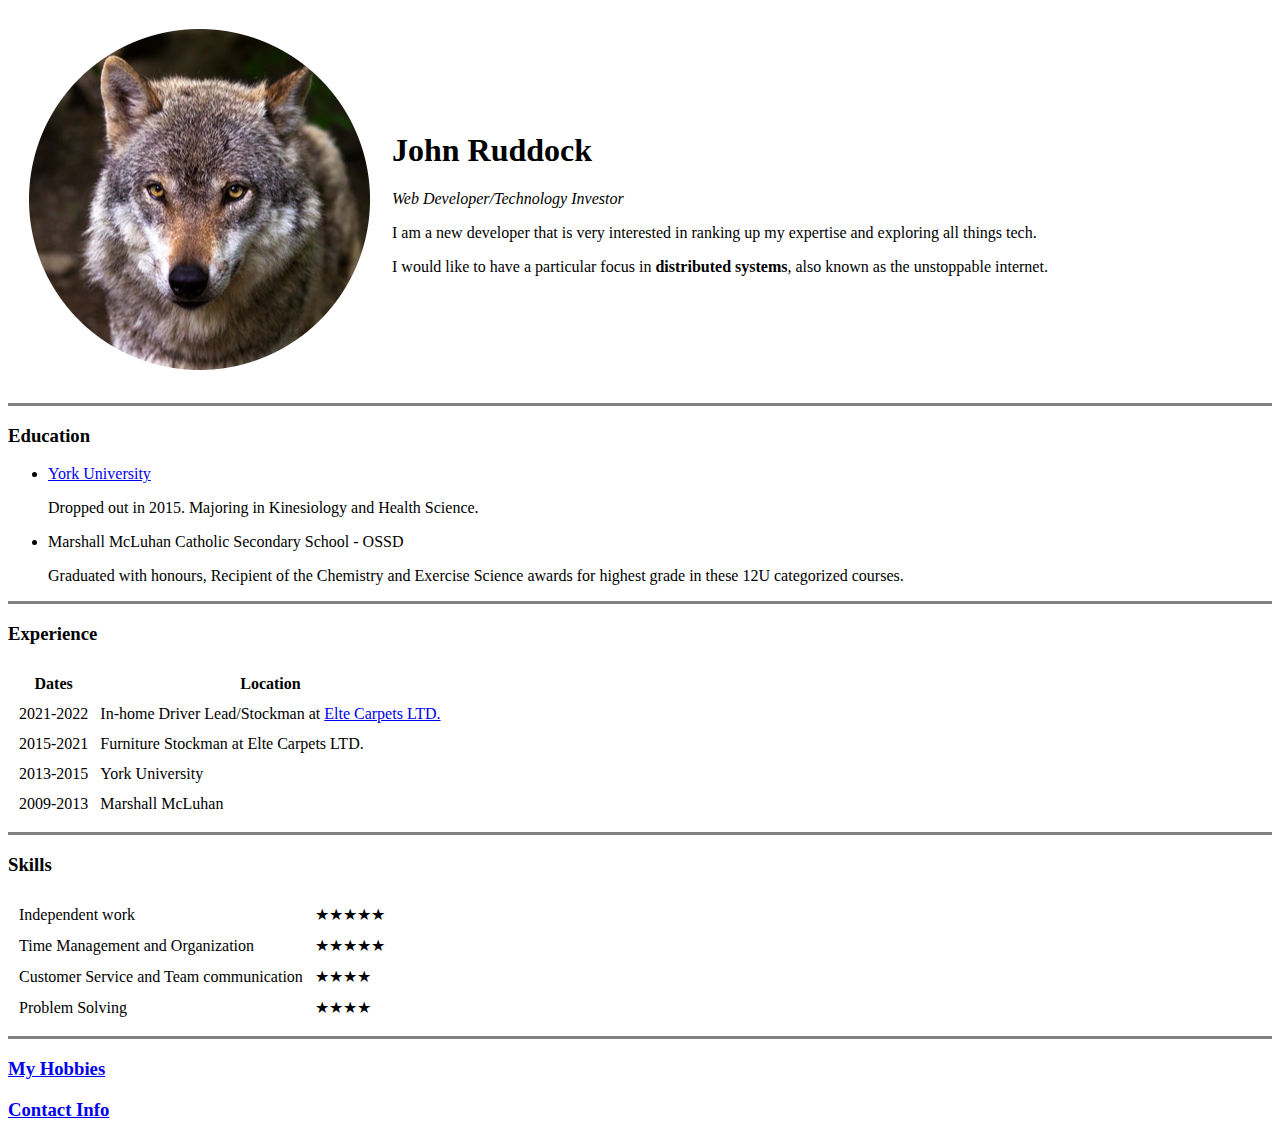
==== index.html @ b74af49d "Add initial CV website files" ====
<!DOCTYPE html>
<html lang="en" dir="ltr">

<head>
  <meta charset="utf-8">
  <title>JX Home</title>
</head>

<body>
  <table cellspacing="20">
    <tr>
      <td><img src="images/wolf-pexels-39310-modified.png" alt="picture of a wolf"></td>
      <td>
        <h1>John Ruddock</h1>
        <p><em>Web Developer/Technology Investor</em></p>
        <p>I am a new developer that is very interested in ranking up my expertise and exploring all things tech.</p>
        <p>I would like to have a particular focus in <strong>distributed systems</strong>, also known as the unstoppable internet.</p>
      </td>
    </tr>
  </table>

  <hr size=3, noshade>
  <h3>Education</h3>

  <ul>
    <li><a href="https://www.yorku.ca/">York University</a></li>
    <p>Dropped out in 2015. Majoring in Kinesiology and Health Science.</p>
    <li>Marshall McLuhan Catholic Secondary School - OSSD</li>
    <p>Graduated with honours, Recipient of the Chemistry and Exercise Science awards for highest grade in these 12U categorized courses.</p>
  </ul>
  <hr size=3, noshade>
  <h3>Experience</h3>
  <table cellspacing="10">
    <thead>
      <tr>
        <th>Dates</th>
        <th>Location</th>
      </tr>
    </thead>
    <tbody>
      <tr>
        <td>2021-2022</td>
        <td>In-home Driver Lead/Stockman at <a href="https://www.elte.com/">Elte Carpets LTD.</a> </td>
      </tr>
      <tr>
        <td>2015-2021</td>
        <td>Furniture Stockman at Elte Carpets LTD.</td>
      </tr>
      <tr>
        <td>2013-2015</td>
        <td>York University</td>
      </tr>
      <tr>
        <td>2009-2013</td>
        <td>Marshall McLuhan</td>
      </tr>
    </tbody>
  </table>
  <hr size=3, noshade>
  <h3>Skills</h3>




  <table cellspacing="10">
    <tr>
      <td>Independent work</td>
      <td>★★★★★</td>
    </tr>
    <tr>
      <td>Time Management and Organization</td>
      <td>★★★★★</td>
    </tr>
    <tr>
      <td>Customer Service and Team communication</td>
      <td>★★★★</td>
    </tr>
    <tr>
      <td>Problem Solving</td>
      <td>★★★★</td>
    </tr>
  </table>


  <hr size="3" , noshade>
  <h3><a href="hobbies.html">My Hobbies</a></h3>
  <h3><a href="contact.html">Contact Info</a></h3>

</body>

</html>
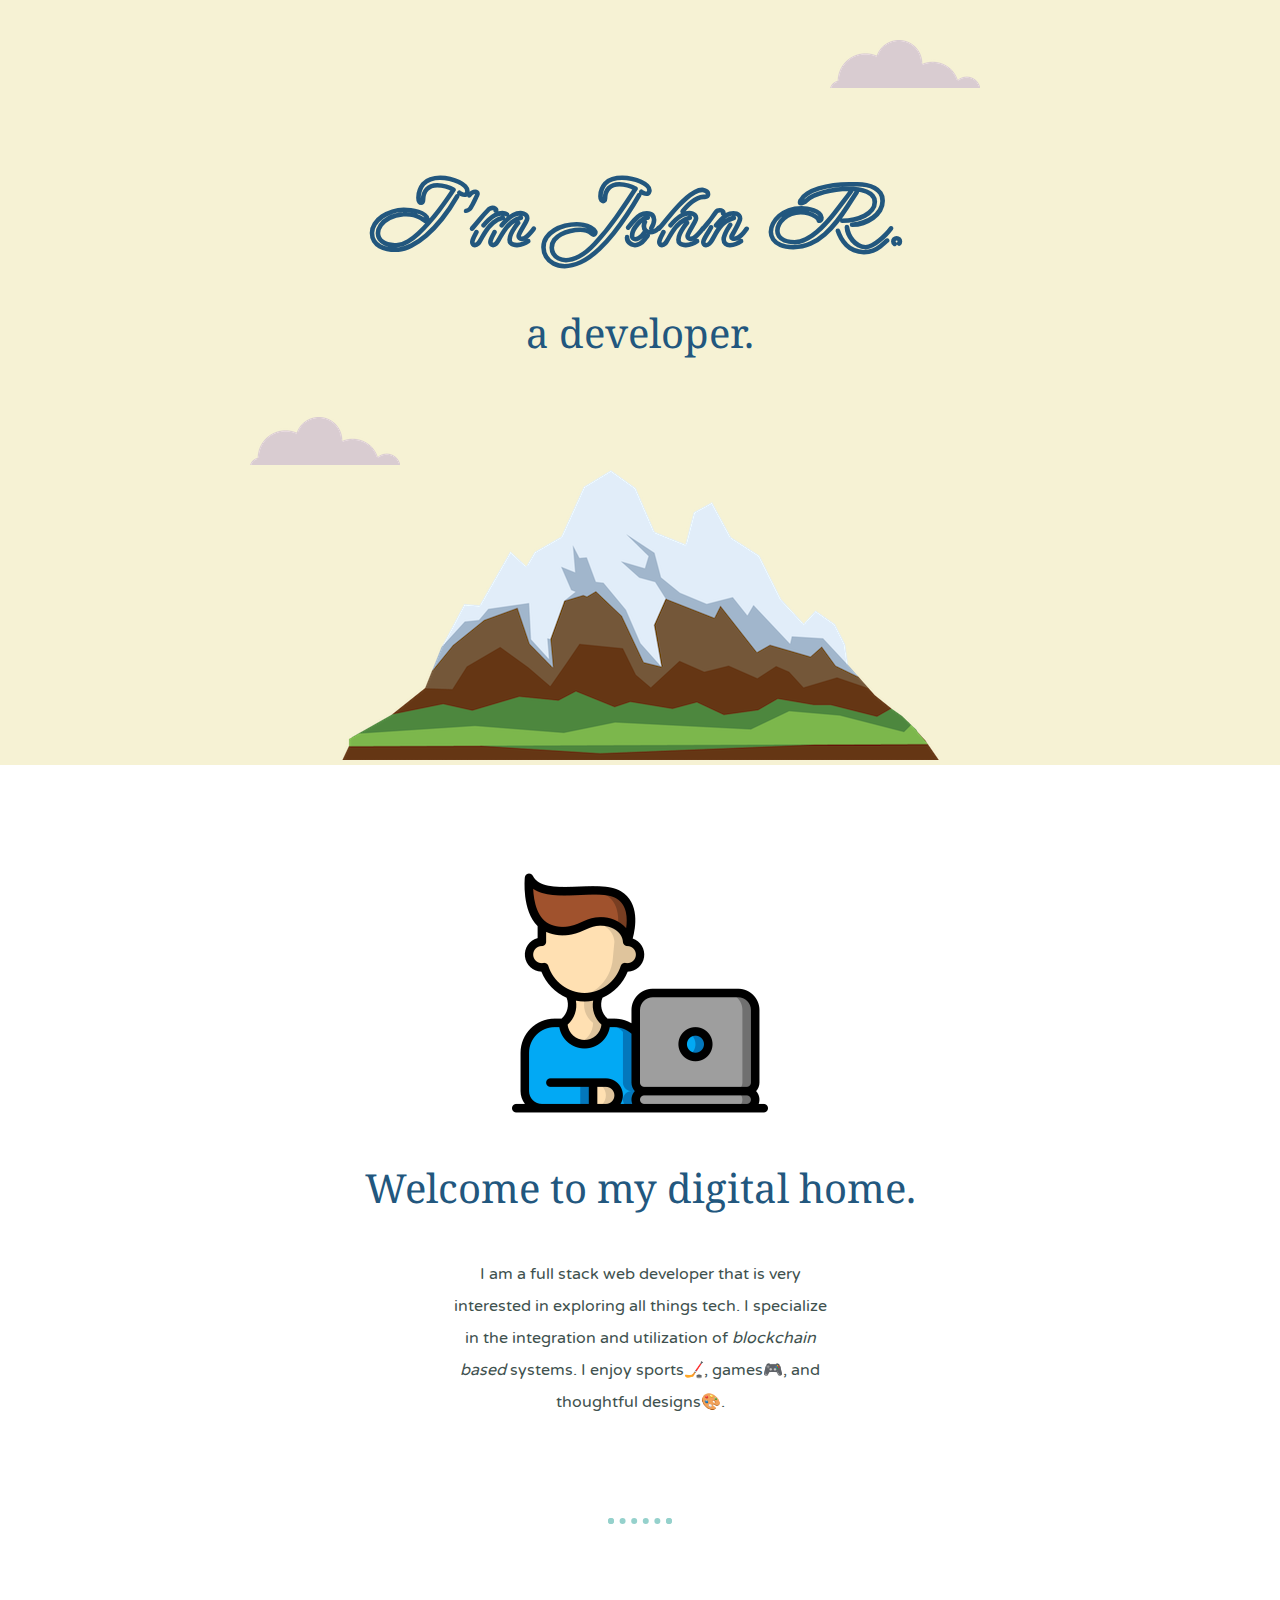
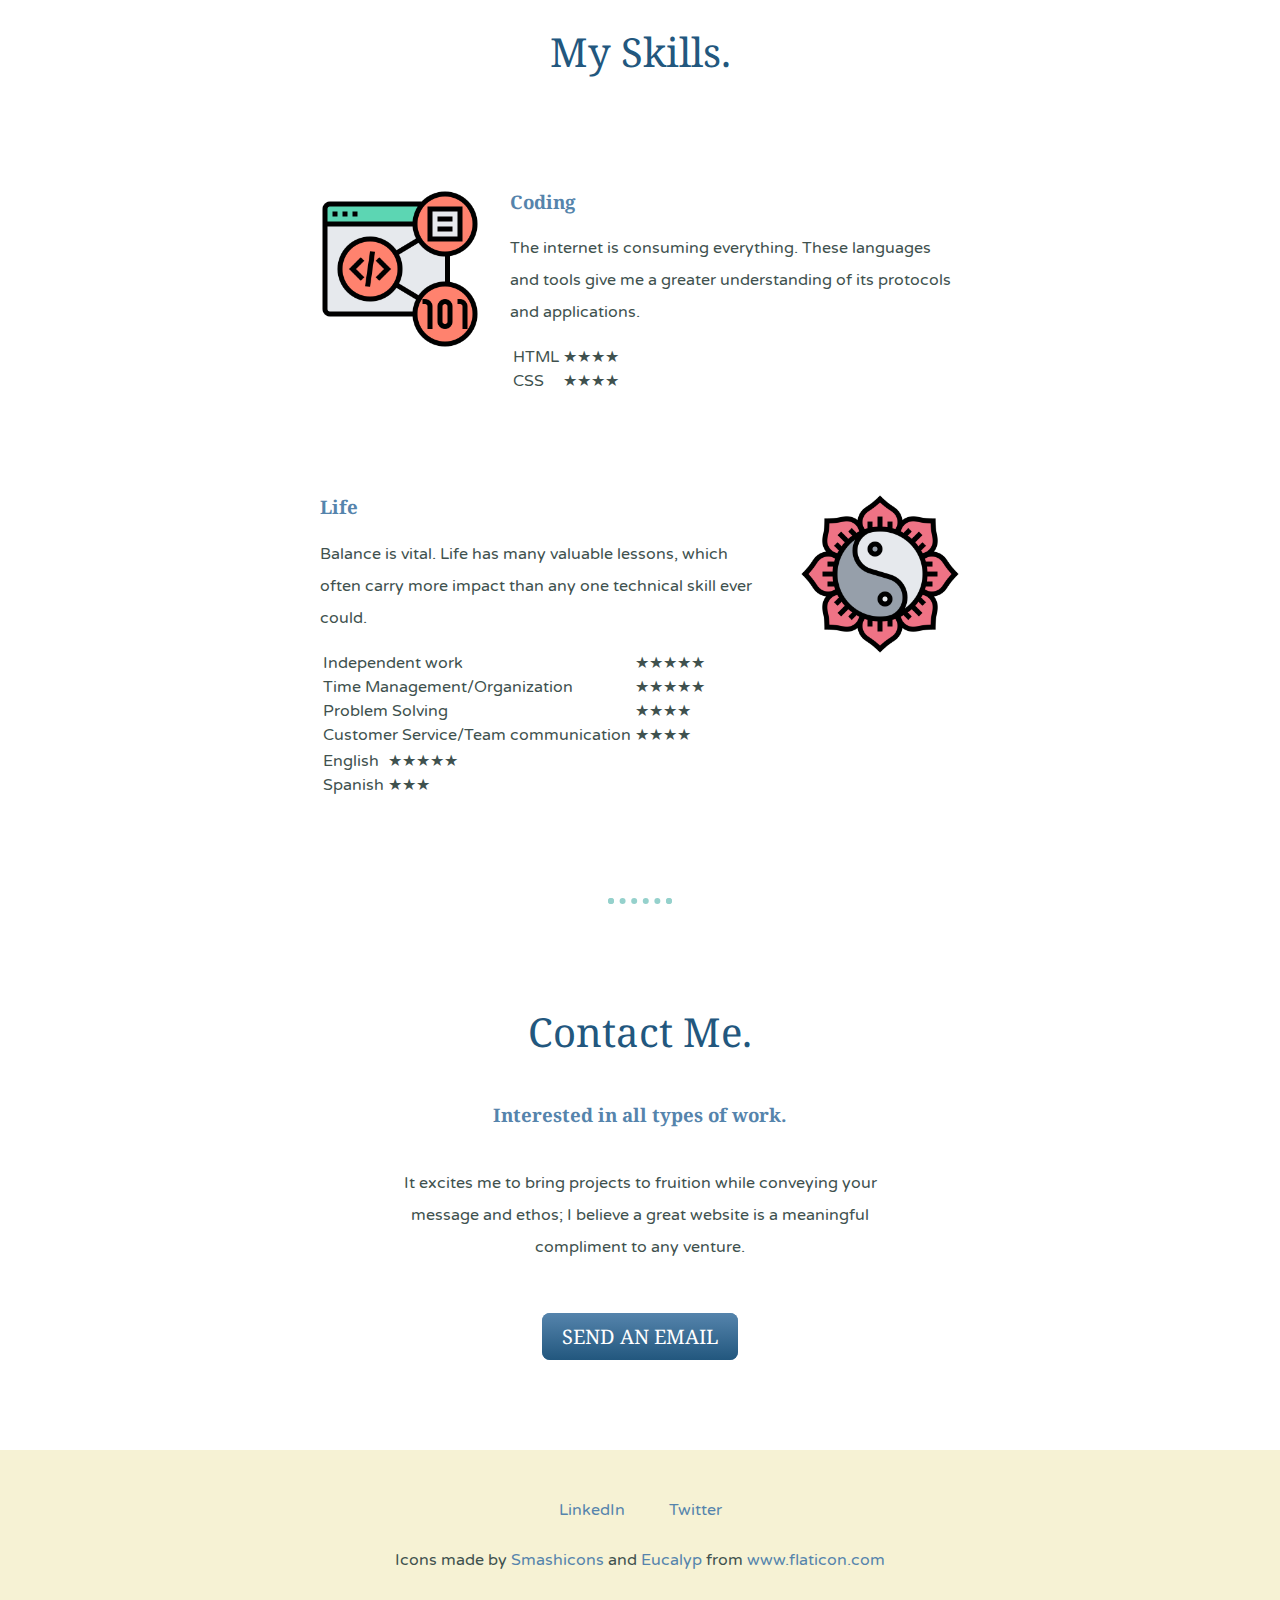
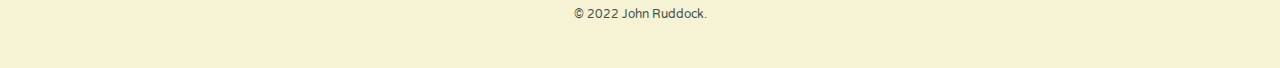
==== commit 0aced42a: "Add updated CV website files" ====
--- a/index.html
+++ b/index.html
@@ -3,88 +3,97 @@
 
 <head>
   <meta charset="utf-8">
-  <title>JX Home</title>
+  <title>John Ruddock</title>
+  <link rel="stylesheet" href="css/styles.css">
+  <link rel="icon" href="favicon.ico">
+  <link rel="preconnect" href="https://fonts.googleapis.com">
+  <link rel="preconnect" href="https://fonts.gstatic.com" crossorigin>
+  <link href="https://fonts.googleapis.com/css2?family=Neonderthaw&family=Noto+Serif&family=Varela+Round&display=swap" rel="stylesheet">
 </head>
 
 <body>
-  <table cellspacing="20">
-    <tr>
-      <td><img src="images/wolf-pexels-39310-modified.png" alt="picture of a wolf"></td>
-      <td>
-        <h1>John Ruddock</h1>
-        <p><em>Web Developer/Technology Investor</em></p>
-        <p>I am a new developer that is very interested in ranking up my expertise and exploring all things tech.</p>
-        <p>I would like to have a particular focus in <strong>distributed systems</strong>, also known as the unstoppable internet.</p>
-      </td>
-    </tr>
-  </table>
-
-  <hr size=3, noshade>
-  <h3>Education</h3>
-
-  <ul>
-    <li><a href="https://www.yorku.ca/">York University</a></li>
-    <p>Dropped out in 2015. Majoring in Kinesiology and Health Science.</p>
-    <li>Marshall McLuhan Catholic Secondary School - OSSD</li>
-    <p>Graduated with honours, Recipient of the Chemistry and Exercise Science awards for highest grade in these 12U categorized courses.</p>
-  </ul>
-  <hr size=3, noshade>
-  <h3>Experience</h3>
-  <table cellspacing="10">
-    <thead>
-      <tr>
-        <th>Dates</th>
-        <th>Location</th>
-      </tr>
-    </thead>
-    <tbody>
-      <tr>
-        <td>2021-2022</td>
-        <td>In-home Driver Lead/Stockman at <a href="https://www.elte.com/">Elte Carpets LTD.</a> </td>
-      </tr>
-      <tr>
-        <td>2015-2021</td>
-        <td>Furniture Stockman at Elte Carpets LTD.</td>
-      </tr>
-      <tr>
-        <td>2013-2015</td>
-        <td>York University</td>
-      </tr>
-      <tr>
-        <td>2009-2013</td>
-        <td>Marshall McLuhan</td>
-      </tr>
-    </tbody>
-  </table>
-  <hr size=3, noshade>
-  <h3>Skills</h3>
+  <div class="top-container">
+    <img class="top-cloud" src="images/cloud.png" alt="cloud-image">
+    <h1>I'm John R.</h1>
+    <h2>a developer.</h2>
+    <img class="bottom-cloud" src="images/cloud.png" alt="cloud-image">
+    <img src="images/mountain.png" alt="mountain-image">
+  </div>
+  <div class="middle-container">
+    <div class="profile">
+      <img src="images/laptop.png" alt="avatar+laptop-icon">
+      <h2>Welcome to my digital home.</h2>
+      <p class="intro">I am a full stack web developer that is very interested in exploring all things tech. I specialize in the integration and utilization of <em>blockchain based</em> systems. I enjoy sports🏒, games🎮, and thoughtful designs🎨.</p>
+    </div>
+    <hr>
+    <div class="skills">
+      <h2>My Skills.</h2>
+      <div class="skill-row">
+        <img class="code-image" src="images/programming-language.png" alt="bubble+code-icon">
+        <h3>Coding</h3>
+        <p>The internet is consuming everything. These languages and tools give me a greater understanding of its protocols and applications.</p>
+        <table>
+          <tr>
+            <td>HTML</td>
+            <td>★★★★</td>
+          </tr>
+          <tr>
+            <td>CSS</td>
+            <td>★★★★</td>
+          </tr>
+        </table>
+      </div>
+      <div class="skill-row">
+        <img class="yinyang-image" src="images/yin-yang.png" alt="yinyang+flower-icon">
+        <h3>Life</h3>
+        <p>Balance is vital. Life has many valuable lessons, which often carry more impact than any one technical skill ever could.</p>
+        <table>
+          <tr>
+            <td>Independent work</td>
+            <td>★★★★★</td>
+          </tr>
+          <tr>
+            <td>Time Management/Organization</td>
+            <td>★★★★★</td>
+          </tr>
+          <tr>
+            <td>Problem Solving</td>
+            <td>★★★★</td>
+          </tr>
+          <tr>
+            <td>Customer Service/Team communication</td>
+            <td>★★★★</td>
+          </tr>
+        </table>
+        <table>
+          <tr>
+            <td>English</td>
+            <td>★★★★★</td>
+          </tr>
+          <tr>
+            <td>Spanish</td>
+            <td>★★★</td>
+          </tr>
+        </table>
+      </div>
+    </div>
+    <hr>
+    <div class="contact-me">
+      <h2>Contact Me.</h2>
+      <h3>Interested in all types of work.</h3>
+      <p class="contact-message">It excites me to bring projects to fruition while conveying your message and ethos; I believe a great website is a meaningful compliment to any venture.</p>
+      <a class="btn" href="mailto:john.jxr@pm.me">SEND AN EMAIL</a>
+    </div>
+  </div>
 
 
-
-
-  <table cellspacing="10">
-    <tr>
-      <td>Independent work</td>
-      <td>★★★★★</td>
-    </tr>
-    <tr>
-      <td>Time Management and Organization</td>
-      <td>★★★★★</td>
-    </tr>
-    <tr>
-      <td>Customer Service and Team communication</td>
-      <td>★★★★</td>
-    </tr>
-    <tr>
-      <td>Problem Solving</td>
-      <td>★★★★</td>
-    </tr>
-  </table>
-
-
-  <hr size="3" , noshade>
-  <h3><a href="hobbies.html">My Hobbies</a></h3>
-  <h3><a href="contact.html">Contact Info</a></h3>
+  <div class="bottom-container">
+    <a class="footer-link" href="https://www.linkedin.com/in/john-ruddock-43310722b/">LinkedIn</a>
+    <a class="footer-link" href="https://twitter.com/john_jxr">Twitter</a>
+    <div class="reference-container">Icons made by <a class="reference-link" href="https://www.flaticon.com/authors/smashicons" title="Smashicons">Smashicons</a> and <a class="reference-link" href="https://www.flaticon.com/authors/eucalyp" title="Eucalyp">Eucalyp</a> from <a class="reference-link" href="https://www.flaticon.com/"
+        title="Flaticon">www.flaticon.com</a></div>
+    <p class="copyright-text">© 2022 John Ruddock.</p>
+  </div>
 
 </body>
 
--- a/css/styles.css
+++ b/css/styles.css
@@ -0,0 +1,148 @@
+body {
+  color: #40514E;
+  margin: 0;
+  text-align: center;
+  font-family: 'Varela Round', sans-serif;
+}
+
+h1 {
+  color: #22577E;
+  margin: 50px auto 0 auto;
+  font-family: 'Neonderthaw', cursive;
+  font-size: 5.625rem;
+}
+
+h2 {
+  font-weight: normal;
+  color: #22577E;
+  font-family: 'Noto Serif', serif;
+  font-size: 2.5rem;
+  padding-bottom: 10px;
+}
+
+h3 {
+  color: #5584AC;
+  font-family: 'Noto Serif', serif;
+}
+
+p {
+  line-height: 2;
+}
+
+/* a {
+  color: #5584AC;
+  margin: 10px 20px;
+  text-decoration: none;
+} */
+
+/* a:hover {
+  color: #95D1CC;
+} */
+
+hr {
+  border: dotted #95D1CC 6px;
+  border-bottom: none;
+  width: 4%;
+  margin: 100px auto;
+}
+
+.intro {
+  width: 30%;
+  margin: auto;
+}
+
+.contact-message {
+  width: 40%;
+  margin: 40px auto 60px;
+}
+
+.top-container {
+  background-color: #F6F2D4;
+  position: relative;
+  padding-top: 100px;
+}
+
+.middle-container {
+margin: 100px 0;
+}
+
+.bottom-container {
+background-color: #F6F2D4;
+padding: 50px 0 20px;
+}
+
+.top-cloud {
+  position: absolute;
+  right: 300px;
+  top: 40px;
+}
+
+.bottom-cloud {
+  position: absolute;
+  left: 250px;
+  bottom: 300px;
+}
+
+.skill-row {
+  width: 50%;
+  margin: 100px auto 100px auto;
+  text-align: left;
+}
+
+.code-image {
+  width: 25%;
+  float: left;
+  margin-right: 30px;
+}
+
+.yinyang-image {
+  width: 25%;
+  float: right;
+  margin-left: 30px;
+}
+
+.btn {
+  background: #5584AC;
+  background-image: -webkit-linear-gradient(top, #5584AC, #22577E);
+  background-image: -moz-linear-gradient(top, #5584AC, #22577E);
+  background-image: -ms-linear-gradient(top, #5584AC, #22577E);
+  background-image: -o-linear-gradient(top, #5584AC, #22577E);
+  background-image: linear-gradient(to bottom, #5584AC, #22577E);
+  -webkit-border-radius: 8;
+  -moz-border-radius: 8;
+  border-radius: 8px;
+  font-family: 'Noto Serif', serif;
+  color: #ffffff;
+  font-size: 20px;
+  padding: 10px 20px 10px 20px;
+  text-decoration: none;
+}
+
+.btn:hover {
+  background: #95D1CC;
+  text-decoration: none;
+}
+
+.reference-container {
+  margin: 30px auto 10px auto;
+}
+
+.reference-link {
+  color: #5584AC;
+  text-decoration: none;
+}
+
+.footer-link {
+  color: #5584AC;
+  margin: 10px 20px;
+  text-decoration: none;
+}
+
+.footer-link:hover {
+  color: #95D1CC;
+}
+
+.copyright-text {
+  font-size: 0.75em;
+  padding: 20px 0 10px;
+}
